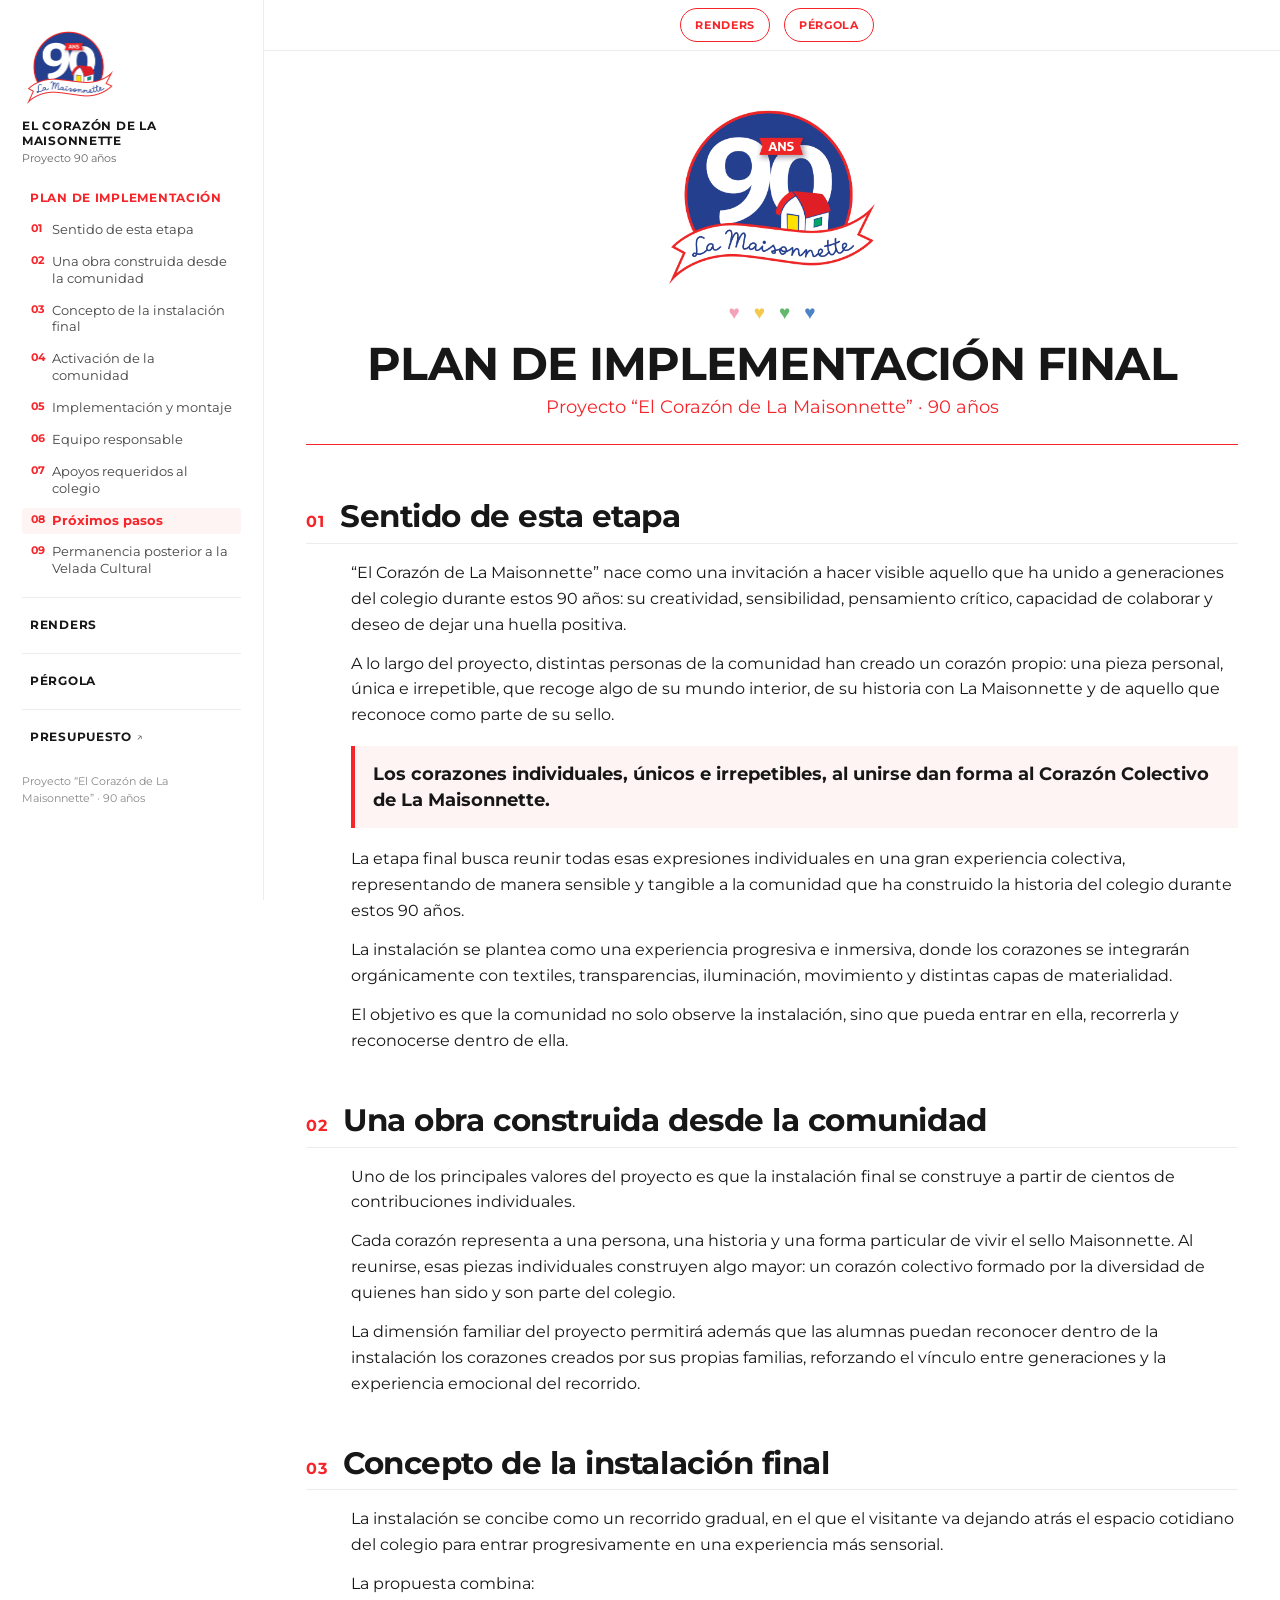
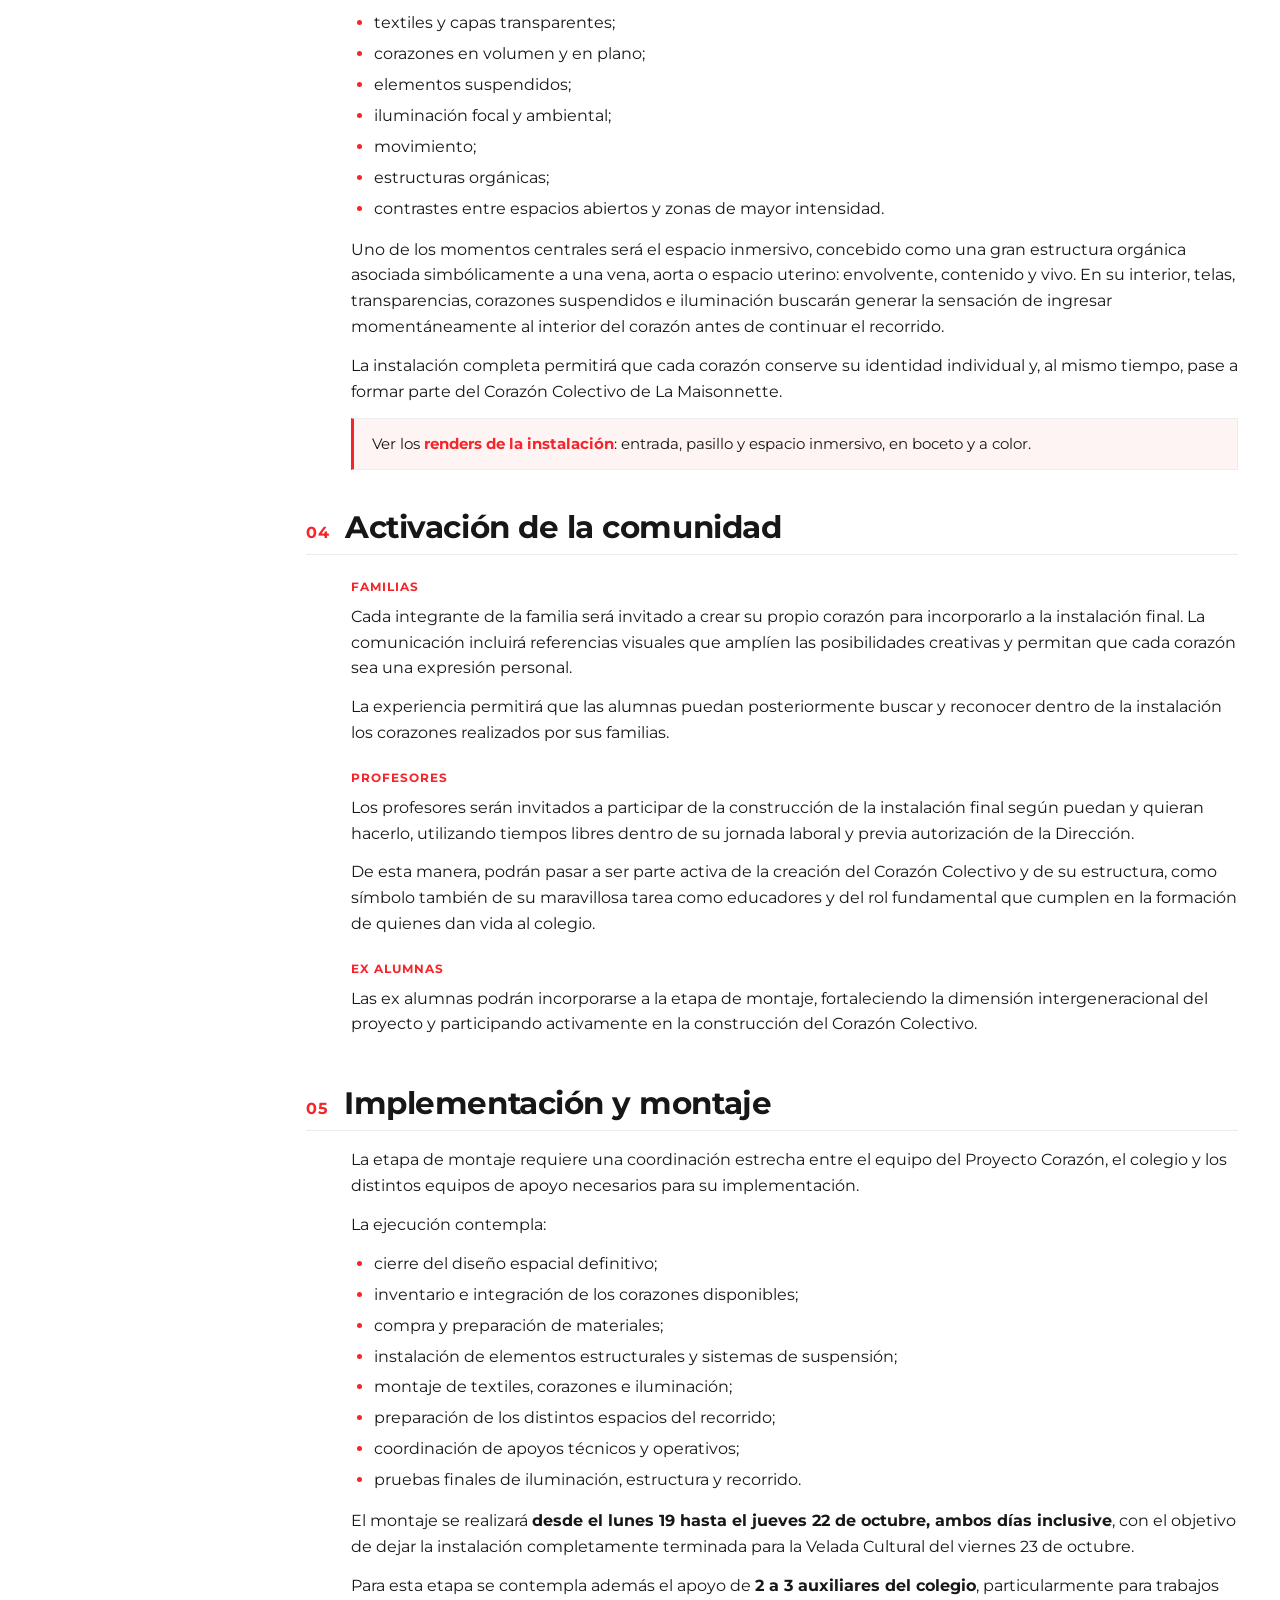
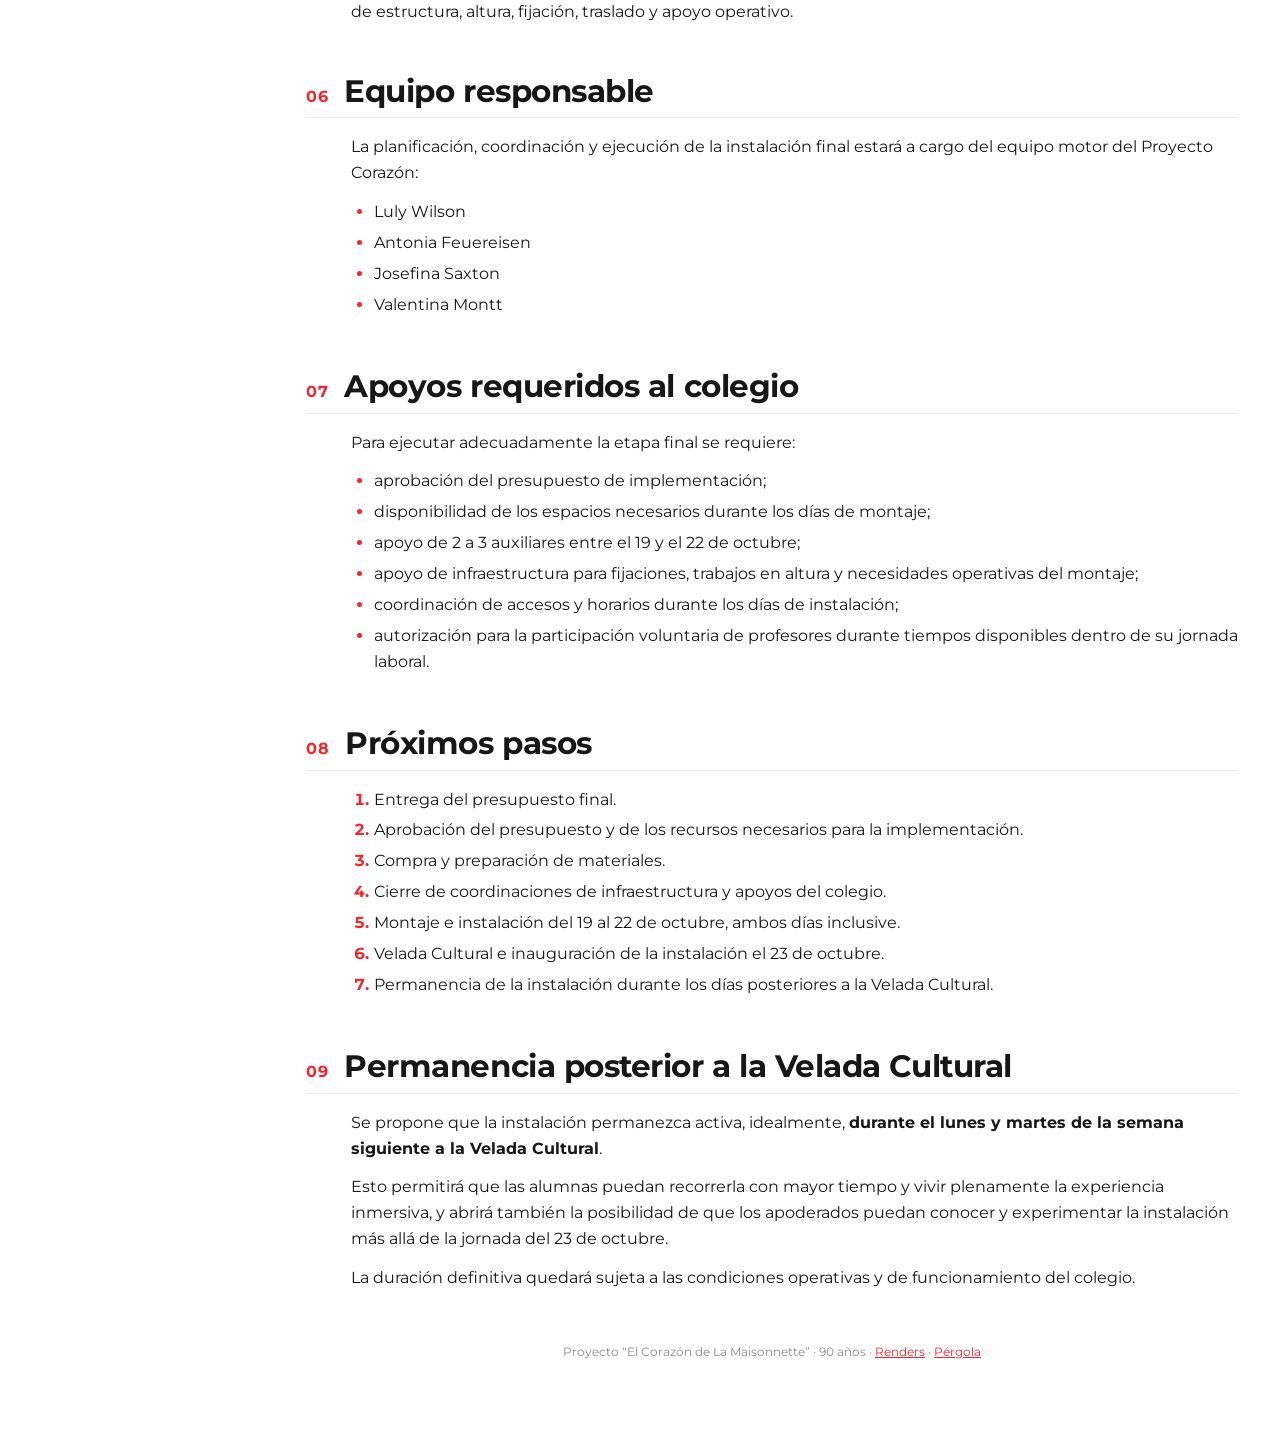
==== index.html @ eef89d8d "Agregar navegador lateral con las páginas y sus secciones Panel fijo en pantallas anchas y desplegab" ====
<!doctype html>
<html lang="es">
<head>
<meta charset="utf-8">
<meta name="viewport" content="width=device-width, initial-scale=1, viewport-fit=cover">
<meta name="theme-color" content="#ffffff">
<title>Plan de Implementación Final · Proyecto Corazón</title>
<link rel="preconnect" href="https://fonts.googleapis.com">
<link rel="preconnect" href="https://fonts.gstatic.com" crossorigin>
<link rel="stylesheet" href="https://fonts.googleapis.com/css2?family=Montserrat:wght@400;500;700&display=swap">
<link rel="stylesheet" href="nav.css">
<style>
:root {
  --red:#F5252A;
  --ink:#171717;
  --muted:#666;
  --line:#ececec;
  --soft:#fff4f4;
  --bg:#ffffff;
}
*{box-sizing:border-box}
html{scroll-behavior:smooth}
body{
  margin:0;
  background:var(--bg);
  color:var(--ink);
  font-family:"Montserrat","Avenir Next","Helvetica Neue",Arial,sans-serif;
  -webkit-font-smoothing:antialiased;
  text-rendering:optimizeLegibility;
}
.wrap{max-width:980px;margin:0 auto;padding:28px 24px 70px}
.hero{text-align:center;padding:18px 0 24px}
.logo{width:min(230px,54vw);height:auto;display:block;margin:0 auto 10px}
.hearts{display:flex;justify-content:center;gap:14px;margin:2px 0 18px;font-size:19px;line-height:1}
.hearts span:nth-child(1){color:#F5A2B8}
.hearts span:nth-child(2){color:#F2C94C}
.hearts span:nth-child(3){color:#63B86C}
.hearts span:nth-child(4){color:#4D83C4}
h1{font-size:clamp(28px,5vw,46px);line-height:1.05;margin:0 0 8px;font-weight:700;letter-spacing:-.02em}
.subtitle{font-size:clamp(14px,2vw,18px);color:var(--red);margin:0}
.rule{height:1px;background:var(--red);margin:26px 0 0}
.nav{
  position:sticky;top:0;z-index:30;
  background:rgba(255,255,255,.96);
  backdrop-filter:saturate(180%) blur(8px);
  -webkit-backdrop-filter:saturate(180%) blur(8px);
  border-bottom:1px solid var(--line);
  display:flex;justify-content:center;gap:4px;
  flex-wrap:wrap;
  padding:8px max(12px,calc((100vw - 980px)/2 + 24px));
}
.nav a{
  color:var(--ink);text-decoration:none;font-weight:700;font-size:12px;
  min-width:36px;height:34px;display:flex;align-items:center;justify-content:center;
  border-radius:999px;
}
.nav a:hover,.nav a:focus{background:var(--soft);color:var(--red);outline:none}
.nav a.nav-renders{color:var(--red);padding:0 14px;margin-left:10px;border:1px solid var(--red);letter-spacing:.06em;text-transform:uppercase;font-size:11px}
.nav a.nav-renders:hover,.nav a.nav-renders:focus{background:var(--red);color:#fff}
.section{padding:30px 0 6px;scroll-margin-top:58px}
.section-head{display:flex;align-items:baseline;gap:16px;border-bottom:1px solid var(--line);padding-bottom:9px;margin-bottom:16px}
.section-num{font-size:16px;font-weight:700;color:var(--red);letter-spacing:.04em}
h2{font-size:clamp(22px,3.2vw,31px);line-height:1.12;margin:0;font-weight:700;letter-spacing:-.015em}
.section-body{font-size:16px;line-height:1.62}
.section-body p{margin:0 0 13px}
.section-body strong{font-weight:700}
.callout{
  background:var(--soft);
  border-left:4px solid var(--red);
  padding:15px 18px;
  margin:18px 0;
  font-weight:700;
  font-size:18px;
  line-height:1.45;
}
.label{font-size:12px;font-weight:700;color:var(--red);letter-spacing:.08em;margin:22px 0 7px}
ul,ol{margin:8px 0 15px;padding-left:23px}
li{margin:5px 0}
ul li::marker{color:var(--red)}
ol li::marker{color:var(--red);font-weight:700}
.footer{text-align:center;color:#888;font-size:12px;padding-top:34px}
@media (max-width:640px){
  .wrap{padding:18px 18px 54px}
  .hero{padding:10px 0 18px}
  .section{padding-top:24px}
  .section-head{gap:11px;align-items:flex-start}
  .section-num{font-size:14px;padding-top:4px}
  .section-body{font-size:15.5px;line-height:1.58}
  .callout{font-size:17px;padding:14px 15px}
  .nav{justify-content:center;flex-wrap:wrap;white-space:normal;overflow:visible;gap:3px 2px;padding:6px 8px}
  .nav a{min-width:30px;height:30px;font-size:11px}
  .nav a.nav-renders{margin-left:6px;padding:0 12px;font-size:10px;height:28px;align-self:center}
  .section{scroll-margin-top:84px}
}
@media (min-width:641px){
  .section-body{padding-left:45px}
}
@media print{
  .nav{display:none}
  .wrap{max-width:none;padding:0}
  .section{break-inside:avoid}
  body{font-size:11pt}
}
.renders-cta{margin:6px 0 4px;padding:14px 18px;border:1px solid var(--line);border-left:3px solid var(--red);background:var(--soft);font-size:15px;line-height:1.5}
.renders-cta a{color:var(--red);font-weight:700;text-decoration:none}
.renders-cta a:hover,.renders-cta a:focus{text-decoration:underline}
@media print{.renders-cta{display:none}}
</style>
</head>
<body>
<nav class="nav" aria-label="Navegación por secciones"><a href="#s1">01</a><a href="#s2">02</a><a href="#s3">03</a><a href="#s4">04</a><a href="#s5">05</a><a href="#s6">06</a><a href="#s7">07</a><a href="#s8">08</a><a href="#s9">09</a><a class="nav-renders" href="renders.html">Renders</a><a class="nav-renders" href="pergola.html">Pérgola</a></nav>
<main class="wrap">
  <header class="hero">
    <img class="logo" src="[data-uri]" alt="La Maisonnette 90 años">
    <div class="hearts" aria-hidden="true"><span>♥</span><span>♥</span><span>♥</span><span>♥</span></div>
    <h1>PLAN DE IMPLEMENTACIÓN FINAL</h1>
    <p class="subtitle">Proyecto “El Corazón de La Maisonnette” · 90 años</p>
    <div class="rule"></div>
  </header>
  
    <section class="section" id="s1">
      <div class="section-head">
        <div class="section-num">01</div>
        <h2>Sentido de esta etapa</h2>
      </div>
      <div class="section-body">
        <p>“El Corazón de La Maisonnette” nace como una invitación a hacer visible aquello que ha unido a generaciones del colegio durante estos 90 años: su creatividad, sensibilidad, pensamiento crítico, capacidad de colaborar y deseo de dejar una huella positiva.</p><p>A lo largo del proyecto, distintas personas de la comunidad han creado un corazón propio: una pieza personal, única e irrepetible, que recoge algo de su mundo interior, de su historia con La Maisonnette y de aquello que reconoce como parte de su sello.</p><div class="callout">Los corazones individuales, únicos e irrepetibles, al unirse dan forma al Corazón Colectivo de La Maisonnette.</div><p>La etapa final busca reunir todas esas expresiones individuales en una gran experiencia colectiva, representando de manera sensible y tangible a la comunidad que ha construido la historia del colegio durante estos 90 años.</p><p>La instalación se plantea como una experiencia progresiva e inmersiva, donde los corazones se integrarán orgánicamente con textiles, transparencias, iluminación, movimiento y distintas capas de materialidad.</p><p>El objetivo es que la comunidad no solo observe la instalación, sino que pueda entrar en ella, recorrerla y reconocerse dentro de ella.</p>
      </div>
    </section>
    <section class="section" id="s2">
      <div class="section-head">
        <div class="section-num">02</div>
        <h2>Una obra construida desde la comunidad</h2>
      </div>
      <div class="section-body">
        <p>Uno de los principales valores del proyecto es que la instalación final se construye a partir de cientos de contribuciones individuales.</p><p>Cada corazón representa a una persona, una historia y una forma particular de vivir el sello Maisonnette. Al reunirse, esas piezas individuales construyen algo mayor: un corazón colectivo formado por la diversidad de quienes han sido y son parte del colegio.</p><p>La dimensión familiar del proyecto permitirá además que las alumnas puedan reconocer dentro de la instalación los corazones creados por sus propias familias, reforzando el vínculo entre generaciones y la experiencia emocional del recorrido.</p>
      </div>
    </section>
    <section class="section" id="s3">
      <div class="section-head">
        <div class="section-num">03</div>
        <h2>Concepto de la instalación final</h2>
      </div>
      <div class="section-body">
        <p>La instalación se concibe como un recorrido gradual, en el que el visitante va dejando atrás el espacio cotidiano del colegio para entrar progresivamente en una experiencia más sensorial.</p><p>La propuesta combina:</p><ul><li>textiles y capas transparentes;</li><li>corazones en volumen y en plano;</li><li>elementos suspendidos;</li><li>iluminación focal y ambiental;</li><li>movimiento;</li><li>estructuras orgánicas;</li><li>contrastes entre espacios abiertos y zonas de mayor intensidad.</li></ul><p>Uno de los momentos centrales será el espacio inmersivo, concebido como una gran estructura orgánica asociada simbólicamente a una vena, aorta o espacio uterino: envolvente, contenido y vivo. En su interior, telas, transparencias, corazones suspendidos e iluminación buscarán generar la sensación de ingresar momentáneamente al interior del corazón antes de continuar el recorrido.</p><p>La instalación completa permitirá que cada corazón conserve su identidad individual y, al mismo tiempo, pase a formar parte del Corazón Colectivo de La Maisonnette.</p>
      <div class="renders-cta">Ver los <a href="renders.html">renders de la instalación</a>: entrada, pasillo y espacio inmersivo, en boceto y a color.</div>
</div>
    </section>
    <section class="section" id="s4">
      <div class="section-head">
        <div class="section-num">04</div>
        <h2>Activación de la comunidad</h2>
      </div>
      <div class="section-body">
        <div class="label">FAMILIAS</div><p>Cada integrante de la familia será invitado a crear su propio corazón para incorporarlo a la instalación final. La comunicación incluirá referencias visuales que amplíen las posibilidades creativas y permitan que cada corazón sea una expresión personal.</p><p>La experiencia permitirá que las alumnas puedan posteriormente buscar y reconocer dentro de la instalación los corazones realizados por sus familias.</p><div class="label">PROFESORES</div><p>Los profesores serán invitados a participar de la construcción de la instalación final según puedan y quieran hacerlo, utilizando tiempos libres dentro de su jornada laboral y previa autorización de la Dirección.</p><p>De esta manera, podrán pasar a ser parte activa de la creación del Corazón Colectivo y de su estructura, como símbolo también de su maravillosa tarea como educadores y del rol fundamental que cumplen en la formación de quienes dan vida al colegio.</p><div class="label">EX ALUMNAS</div><p>Las ex alumnas podrán incorporarse a la etapa de montaje, fortaleciendo la dimensión intergeneracional del proyecto y participando activamente en la construcción del Corazón Colectivo.</p>
      </div>
    </section>
    <section class="section" id="s5">
      <div class="section-head">
        <div class="section-num">05</div>
        <h2>Implementación y montaje</h2>
      </div>
      <div class="section-body">
        <p>La etapa de montaje requiere una coordinación estrecha entre el equipo del Proyecto Corazón, el colegio y los distintos equipos de apoyo necesarios para su implementación.</p><p>La ejecución contempla:</p><ul><li>cierre del diseño espacial definitivo;</li><li>inventario e integración de los corazones disponibles;</li><li>compra y preparación de materiales;</li><li>instalación de elementos estructurales y sistemas de suspensión;</li><li>montaje de textiles, corazones e iluminación;</li><li>preparación de los distintos espacios del recorrido;</li><li>coordinación de apoyos técnicos y operativos;</li><li>pruebas finales de iluminación, estructura y recorrido.</li></ul><p>El montaje se realizará <strong>desde el lunes 19 hasta el jueves 22 de octubre, ambos días inclusive</strong>, con el objetivo de dejar la instalación completamente terminada para la Velada Cultural del viernes 23 de octubre.</p><p>Para esta etapa se contempla además el apoyo de <strong>2 a 3 auxiliares del colegio</strong>, particularmente para trabajos de estructura, altura, fijación, traslado y apoyo operativo.</p>
      </div>
    </section>
    <section class="section" id="s6">
      <div class="section-head">
        <div class="section-num">06</div>
        <h2>Equipo responsable</h2>
      </div>
      <div class="section-body">
        <p>La planificación, coordinación y ejecución de la instalación final estará a cargo del equipo motor del Proyecto Corazón:</p><ul><li>Luly Wilson</li><li>Antonia Feuereisen</li><li>Josefina Saxton</li><li>Valentina Montt</li></ul>
      </div>
    </section>
    <section class="section" id="s7">
      <div class="section-head">
        <div class="section-num">07</div>
        <h2>Apoyos requeridos al colegio</h2>
      </div>
      <div class="section-body">
        <p>Para ejecutar adecuadamente la etapa final se requiere:</p><ul><li>aprobación del presupuesto de implementación;</li><li>disponibilidad de los espacios necesarios durante los días de montaje;</li><li>apoyo de 2 a 3 auxiliares entre el 19 y el 22 de octubre;</li><li>apoyo de infraestructura para fijaciones, trabajos en altura y necesidades operativas del montaje;</li><li>coordinación de accesos y horarios durante los días de instalación;</li><li>autorización para la participación voluntaria de profesores durante tiempos disponibles dentro de su jornada laboral.</li></ul>
      </div>
    </section>
    <section class="section" id="s8">
      <div class="section-head">
        <div class="section-num">08</div>
        <h2>Próximos pasos</h2>
      </div>
      <div class="section-body">
        <ol><li>Entrega del presupuesto final.</li><li>Aprobación del presupuesto y de los recursos necesarios para la implementación.</li><li>Compra y preparación de materiales.</li><li>Cierre de coordinaciones de infraestructura y apoyos del colegio.</li><li>Montaje e instalación del 19 al 22 de octubre, ambos días inclusive.</li><li>Velada Cultural e inauguración de la instalación el 23 de octubre.</li><li>Permanencia de la instalación durante los días posteriores a la Velada Cultural.</li></ol>
      </div>
    </section>
    <section class="section" id="s9">
      <div class="section-head">
        <div class="section-num">09</div>
        <h2>Permanencia posterior a la Velada Cultural</h2>
      </div>
      <div class="section-body">
        <p>Se propone que la instalación permanezca activa, idealmente, <strong>durante el lunes y martes de la semana siguiente a la Velada Cultural</strong>.</p><p>Esto permitirá que las alumnas puedan recorrerla con mayor tiempo y vivir plenamente la experiencia inmersiva, y abrirá también la posibilidad de que los apoderados puedan conocer y experimentar la instalación más allá de la jornada del 23 de octubre.</p><p>La duración definitiva quedará sujeta a las condiciones operativas y de funcionamiento del colegio.</p>
      </div>
    </section>
  <div class="footer">Proyecto “El Corazón de La Maisonnette” · 90 años · <a href="renders.html" style="color:var(--red)">Renders</a> · <a href="pergola.html" style="color:var(--red)">Pérgola</a></div>
</main>
<script src="nav.js"></script>
</body>
</html>
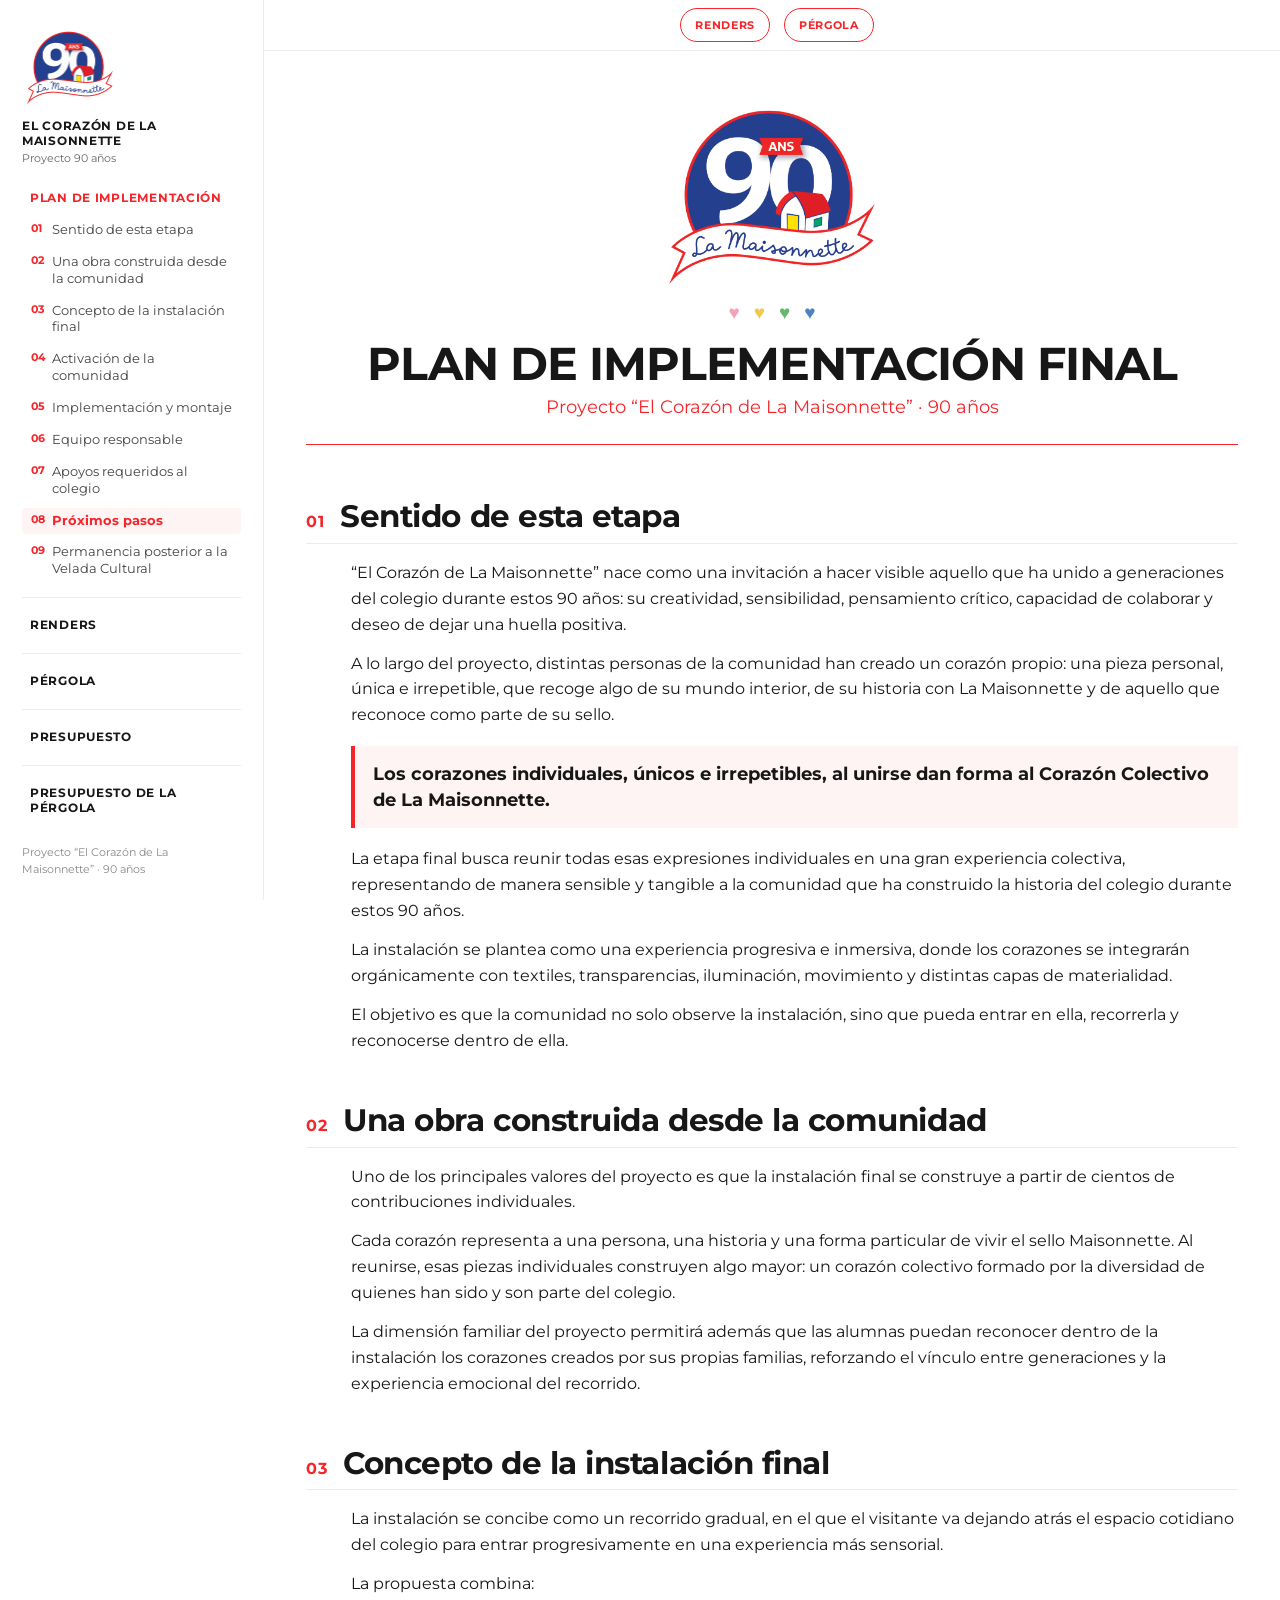
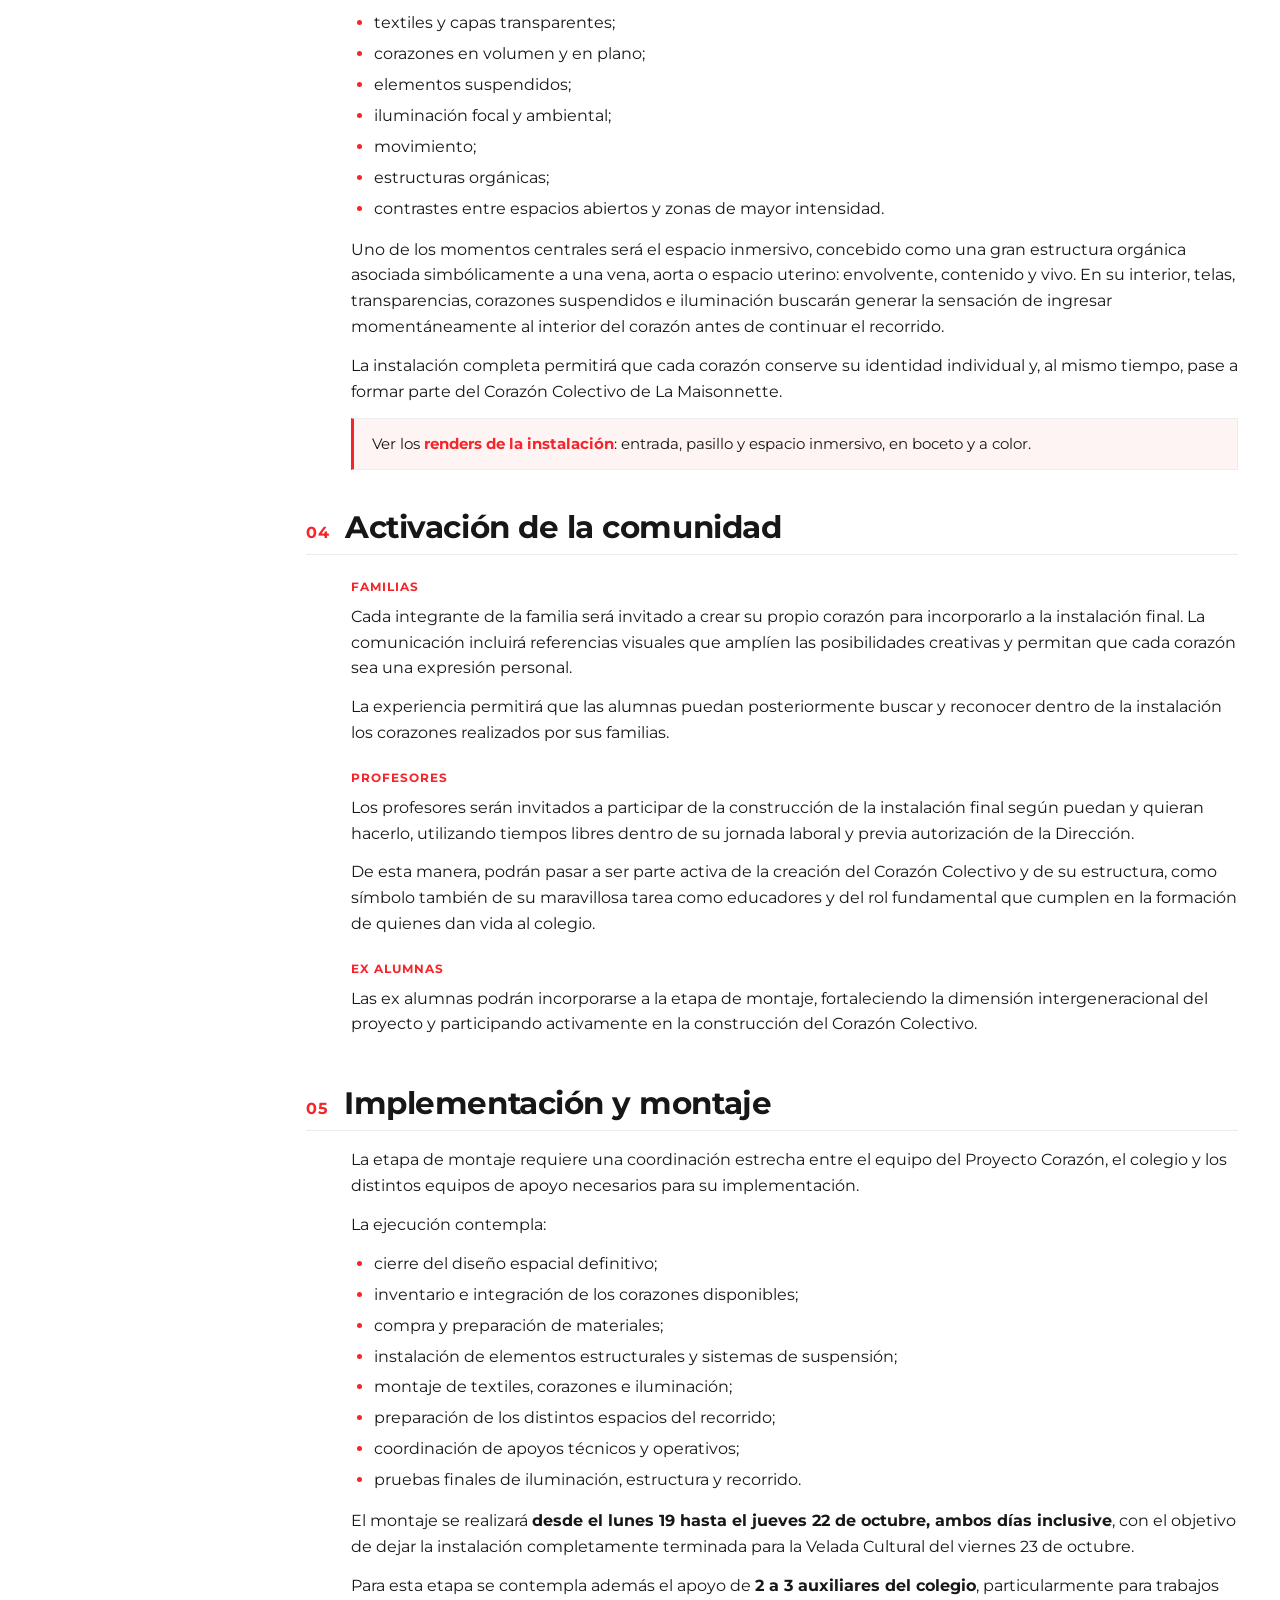
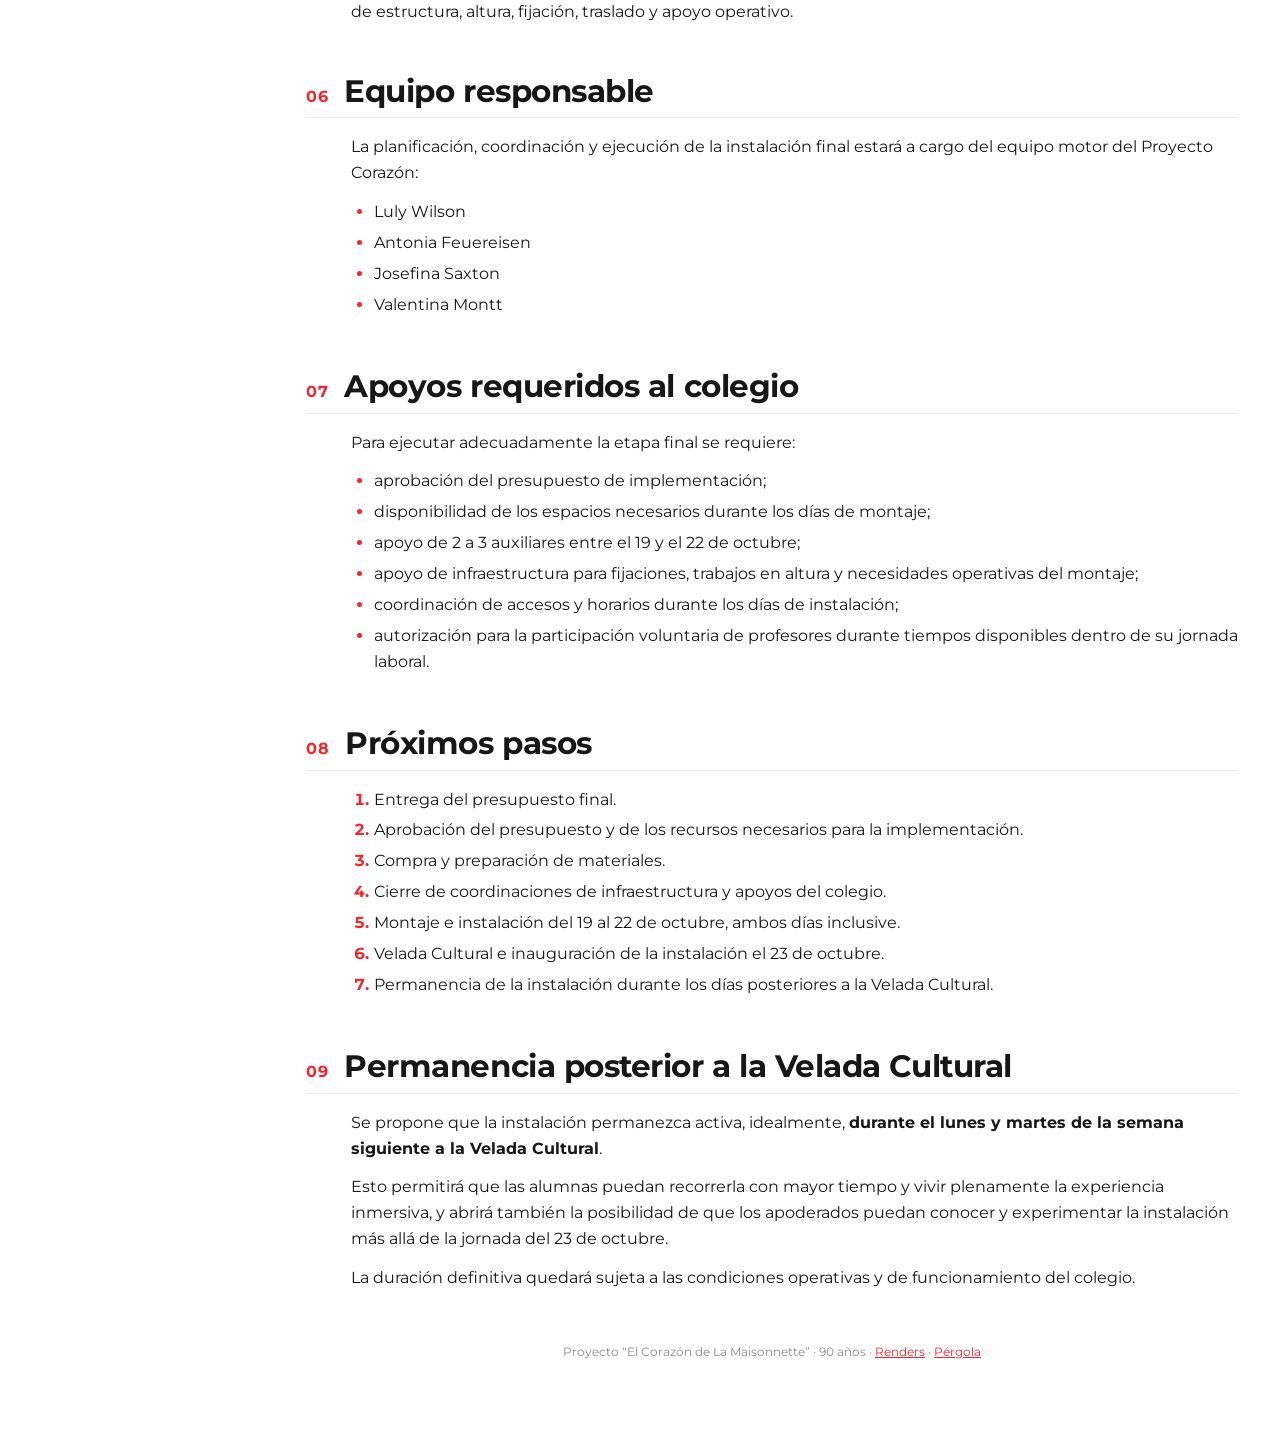
==== commit febf7f61: "Navegador lateral compartido con el sitio del presupuesto El panel lista las páginas de los dos siti" ====
--- a/index.html
+++ b/index.html
@@ -8,7 +8,7 @@
 <link rel="preconnect" href="https://fonts.googleapis.com">
 <link rel="preconnect" href="https://fonts.gstatic.com" crossorigin>
 <link rel="stylesheet" href="https://fonts.googleapis.com/css2?family=Montserrat:wght@400;500;700&display=swap">
-<link rel="stylesheet" href="nav.css">
+<link rel="stylesheet" href="nav.css?v=3">
 <style>
 :root {
   --red:#F5252A;
@@ -202,6 +202,6 @@
     </section>
   <div class="footer">Proyecto “El Corazón de La Maisonnette” · 90 años · <a href="renders.html" style="color:var(--red)">Renders</a> · <a href="pergola.html" style="color:var(--red)">Pérgola</a></div>
 </main>
-<script src="nav.js"></script>
+<script src="nav.js?v=3"></script>
 </body>
 </html>
--- a/nav.css
+++ b/nav.css
@@ -20,14 +20,14 @@
 .sidenav a.s:hover,.sidenav a.s:focus{color:var(--red,#F5252A);background:var(--soft,#fff4f4);outline:none}
 .sidenav a.s.active{color:var(--red,#F5252A);font-weight:700;background:var(--soft,#fff4f4)}
 .sidenav .sn-foot{margin-top:22px;font-size:11px;color:#888;line-height:1.5}
-.sn-toggle{position:fixed;top:10px;left:10px;z-index:41;width:42px;height:42px;border-radius:50%;border:1px solid var(--red,#F5252A);background:#fff;color:var(--red,#F5252A);font-size:20px;line-height:1;cursor:pointer;display:flex;align-items:center;justify-content:center;box-shadow:0 2px 8px rgba(0,0,0,.08)}
+.sn-toggle{position:fixed;top:10px;left:10px;z-index:41;height:40px;padding:0 14px 0 12px;gap:8px;border-radius:999px;font-weight:700;letter-spacing:.06em;text-transform:uppercase;border:1px solid var(--red,#F5252A);background:#fff;color:var(--red,#F5252A);font-size:12px;font-family:"Montserrat","Avenir Next","Helvetica Neue",Arial,sans-serif;line-height:1;cursor:pointer;display:flex;align-items:center;justify-content:center;box-shadow:0 2px 8px rgba(0,0,0,.08)}
 .sn-toggle:hover,.sn-toggle:focus{background:var(--red,#F5252A);color:#fff;outline:none}
-@media (max-width:1179px){
+@media (max-width:1023px){
   .sidenav{padding-top:64px}
-  .back{margin-left:48px}
-  .nav{padding-left:56px;padding-right:56px}
+  .back{margin-left:110px}
+  .nav{padding-left:120px;padding-right:20px}
 }
-@media (min-width:1180px){
+@media (min-width:1024px){
   body{padding-left:264px}
   .sidenav{transform:none}
   .sidenav.open{box-shadow:none}
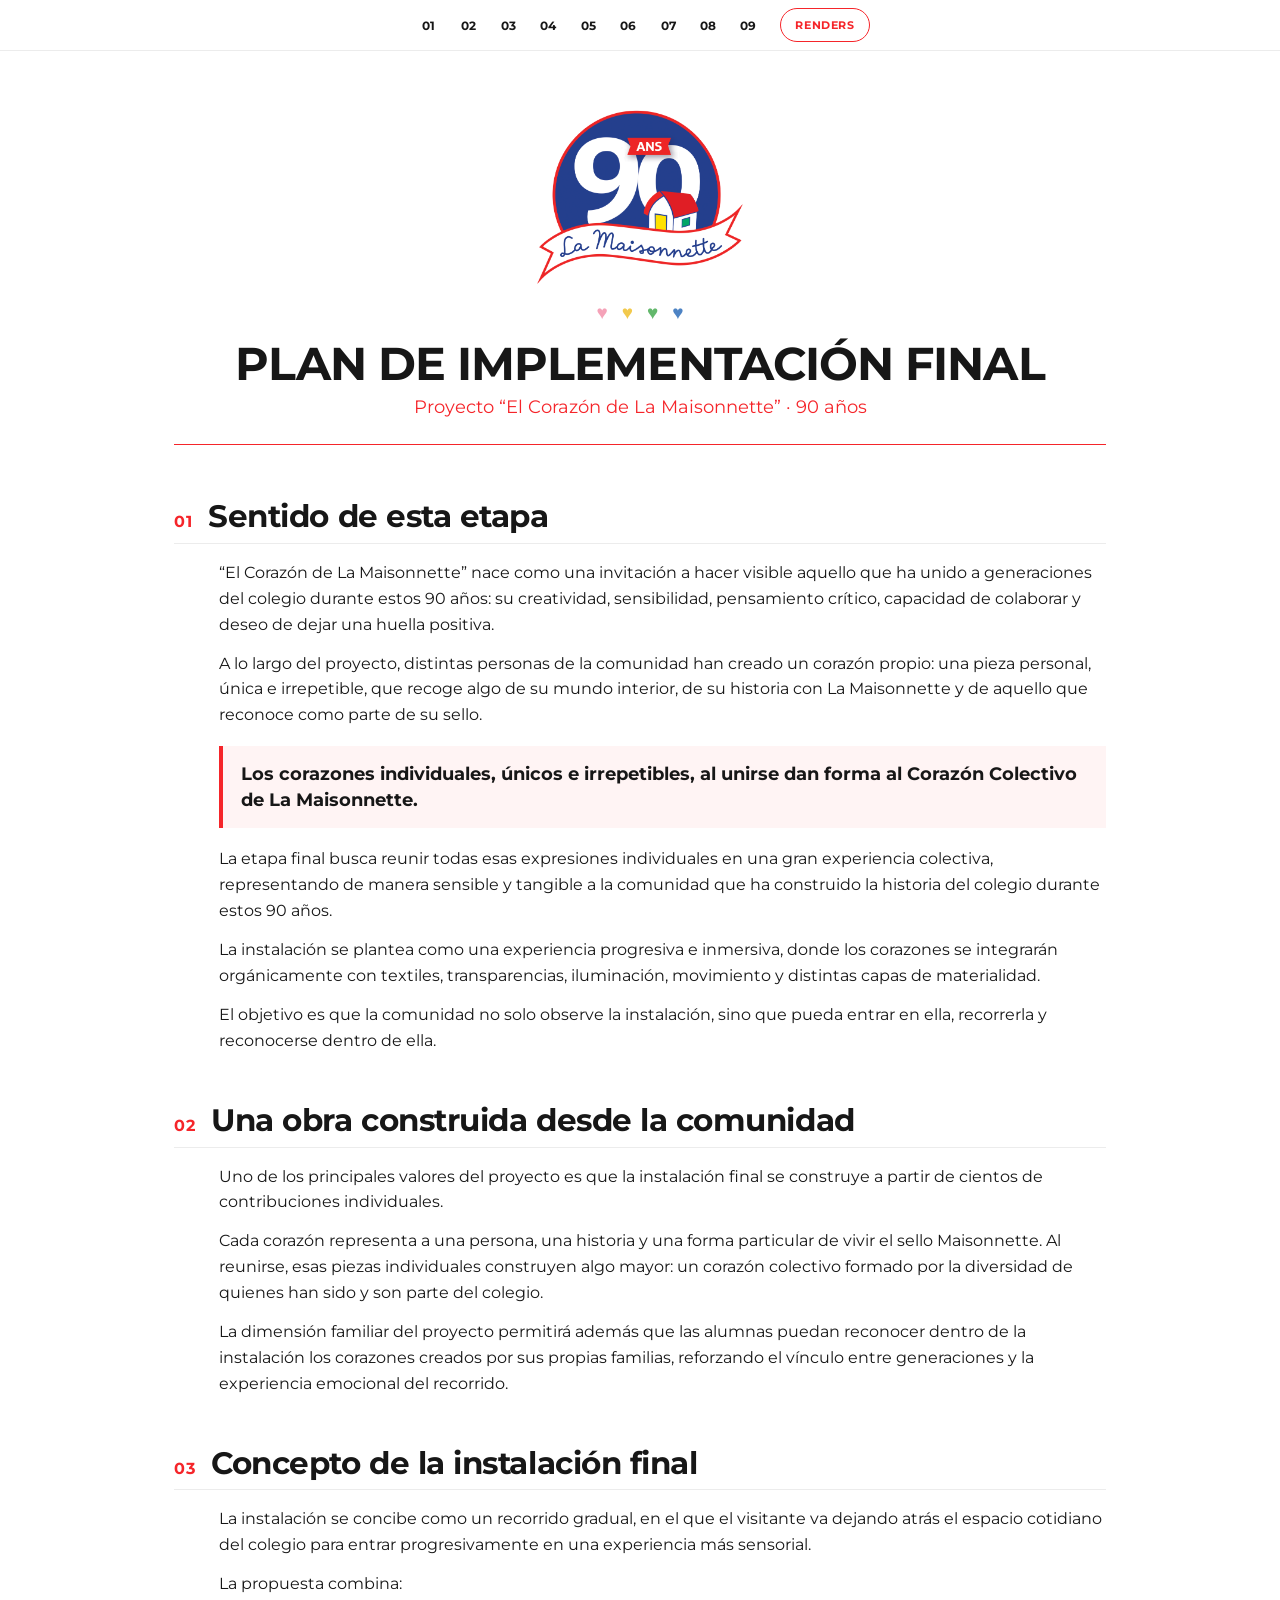
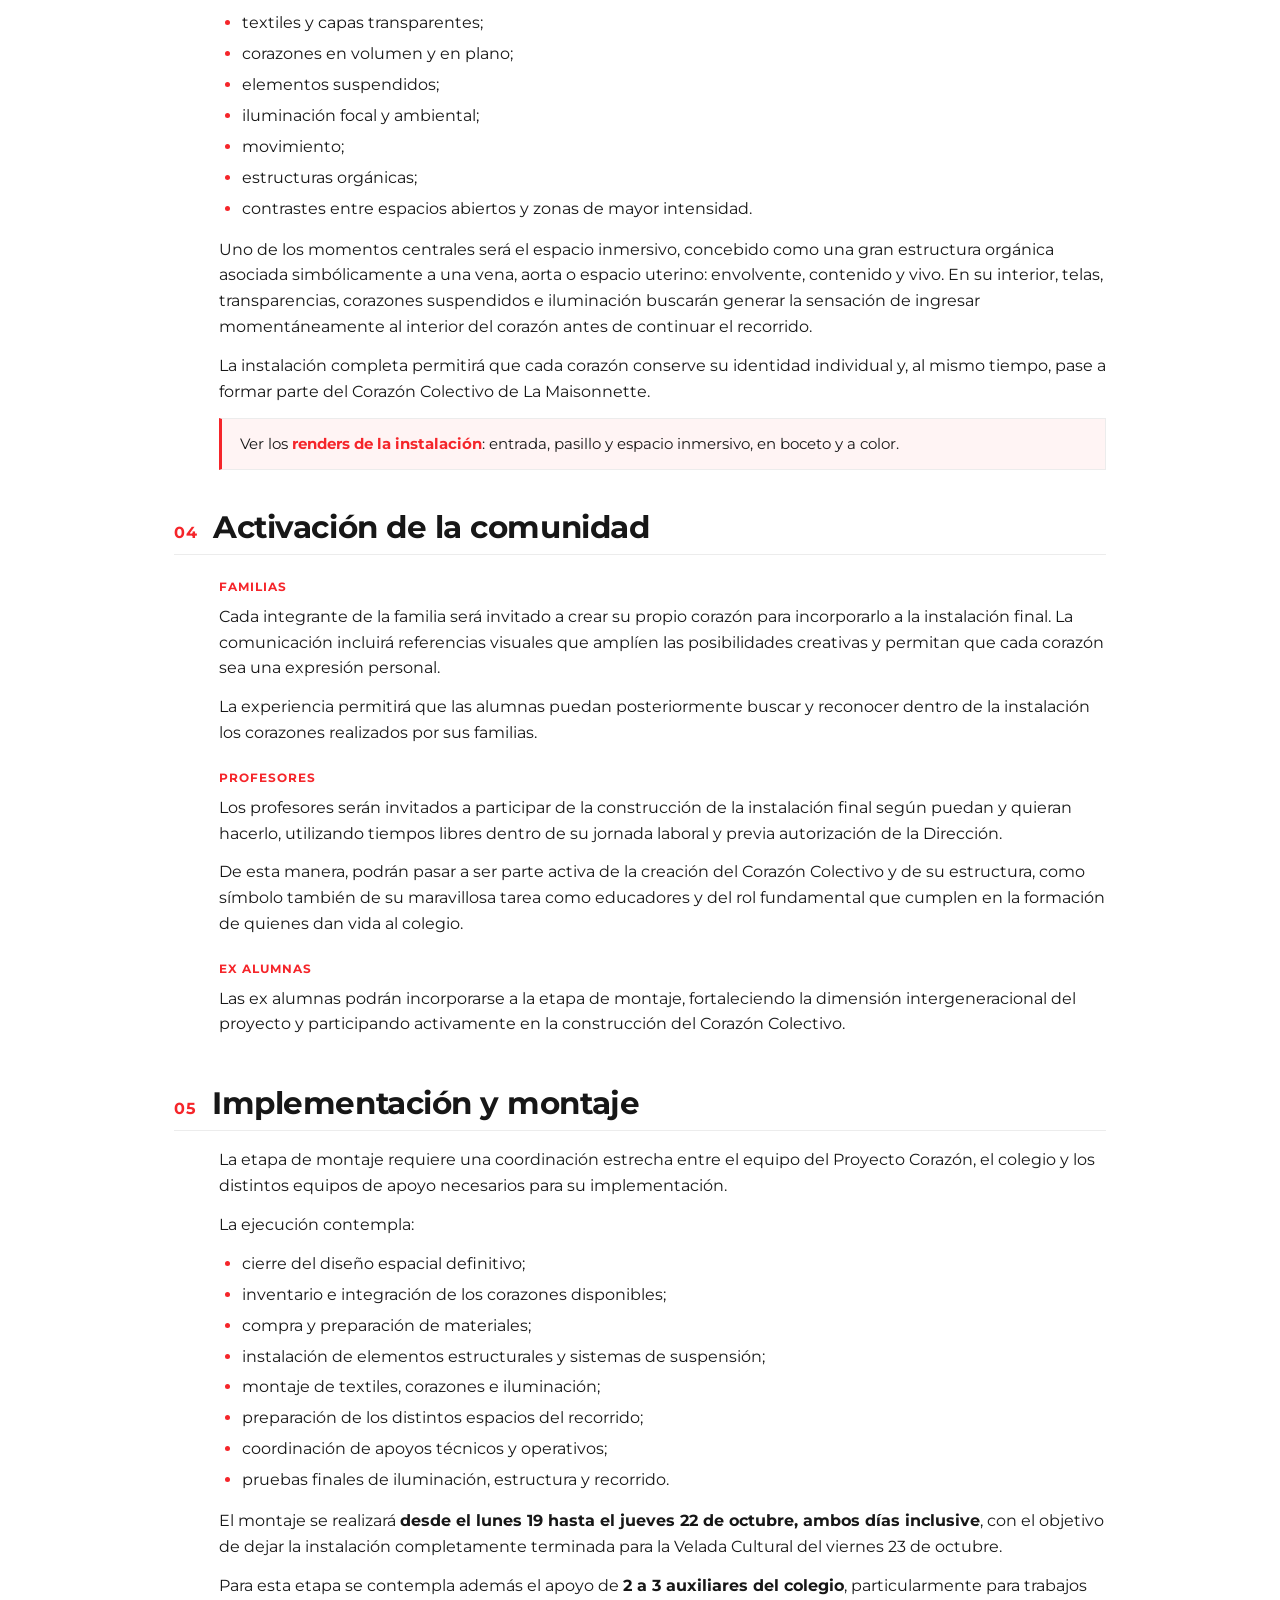
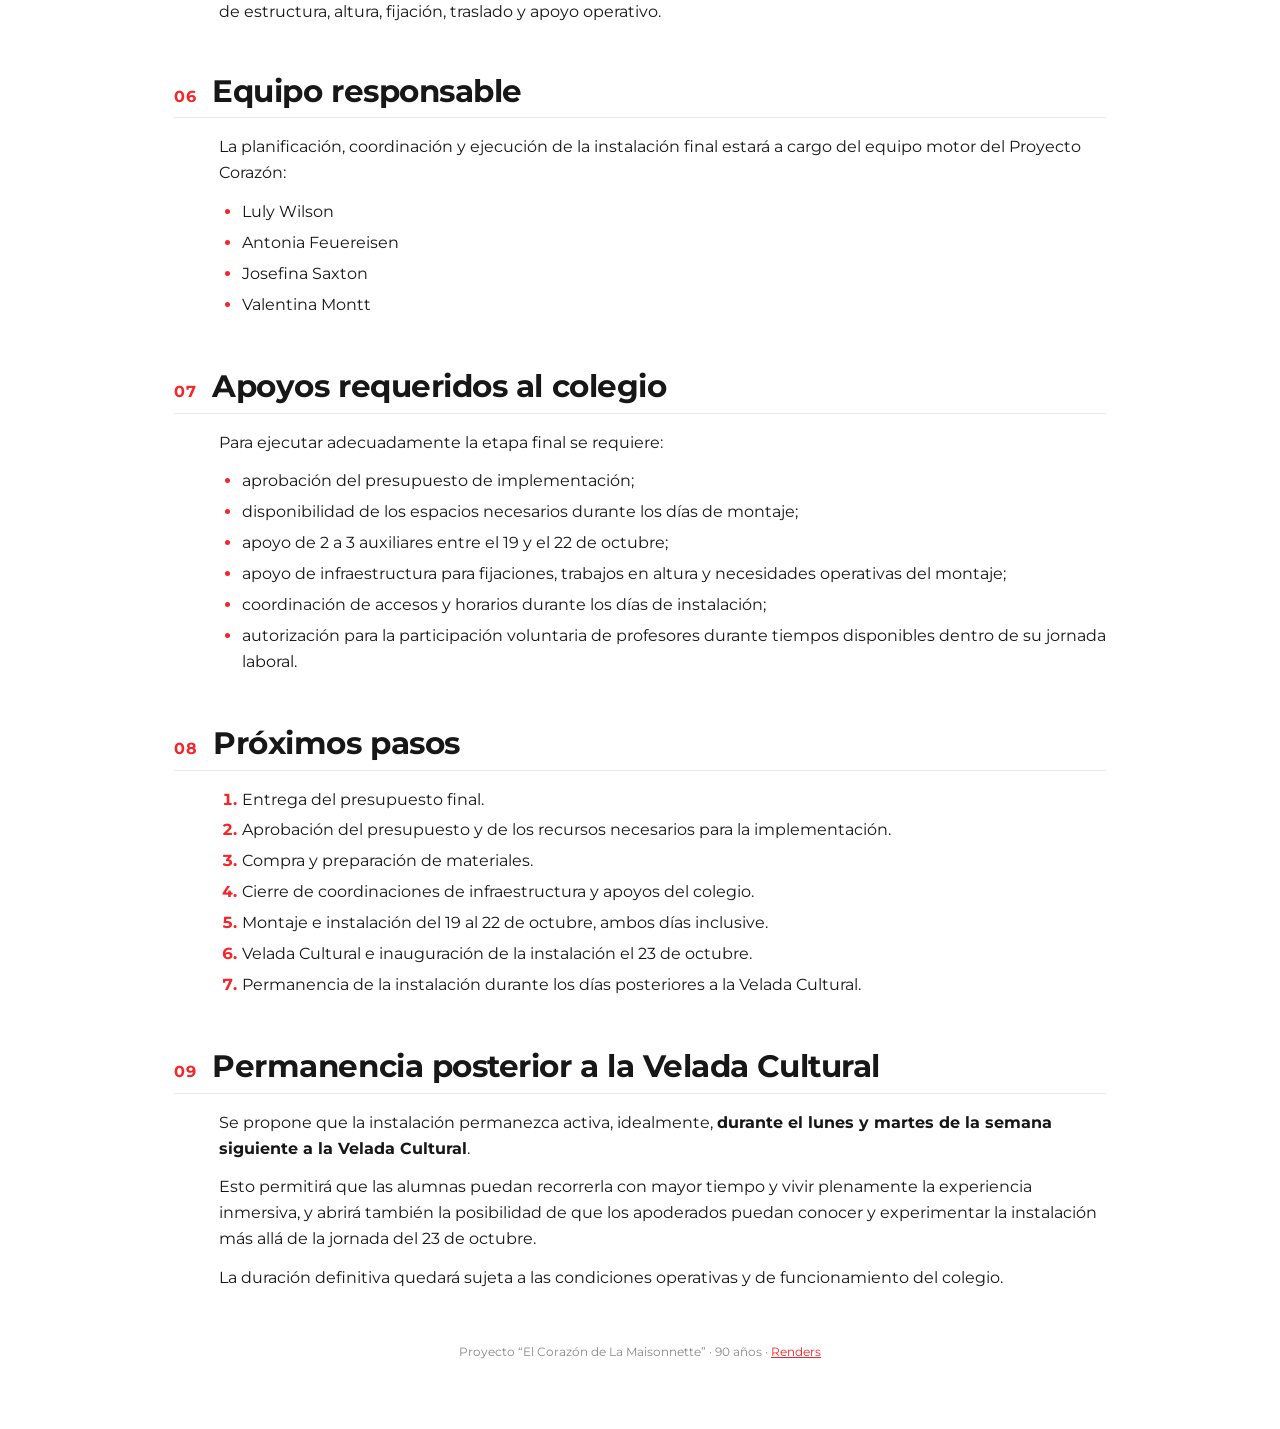
==== commit 73a08b63: "Volver al plan de implementación original, con los renders Se retira la pérgola y el presupuesto int" ====
--- a/index.html
+++ b/index.html
@@ -8,7 +8,6 @@
 <link rel="preconnect" href="https://fonts.googleapis.com">
 <link rel="preconnect" href="https://fonts.gstatic.com" crossorigin>
 <link rel="stylesheet" href="https://fonts.googleapis.com/css2?family=Montserrat:wght@400;500;700&display=swap">
-<link rel="stylesheet" href="nav.css?v=3">
 <style>
 :root {
   --red:#F5252A;
@@ -108,7 +107,7 @@
 </style>
 </head>
 <body>
-<nav class="nav" aria-label="Navegación por secciones"><a href="#s1">01</a><a href="#s2">02</a><a href="#s3">03</a><a href="#s4">04</a><a href="#s5">05</a><a href="#s6">06</a><a href="#s7">07</a><a href="#s8">08</a><a href="#s9">09</a><a class="nav-renders" href="renders.html">Renders</a><a class="nav-renders" href="pergola.html">Pérgola</a></nav>
+<nav class="nav" aria-label="Navegación por secciones"><a href="#s1">01</a><a href="#s2">02</a><a href="#s3">03</a><a href="#s4">04</a><a href="#s5">05</a><a href="#s6">06</a><a href="#s7">07</a><a href="#s8">08</a><a href="#s9">09</a><a class="nav-renders" href="renders.html">Renders</a></nav>
 <main class="wrap">
   <header class="hero">
     <img class="logo" src="[data-uri]